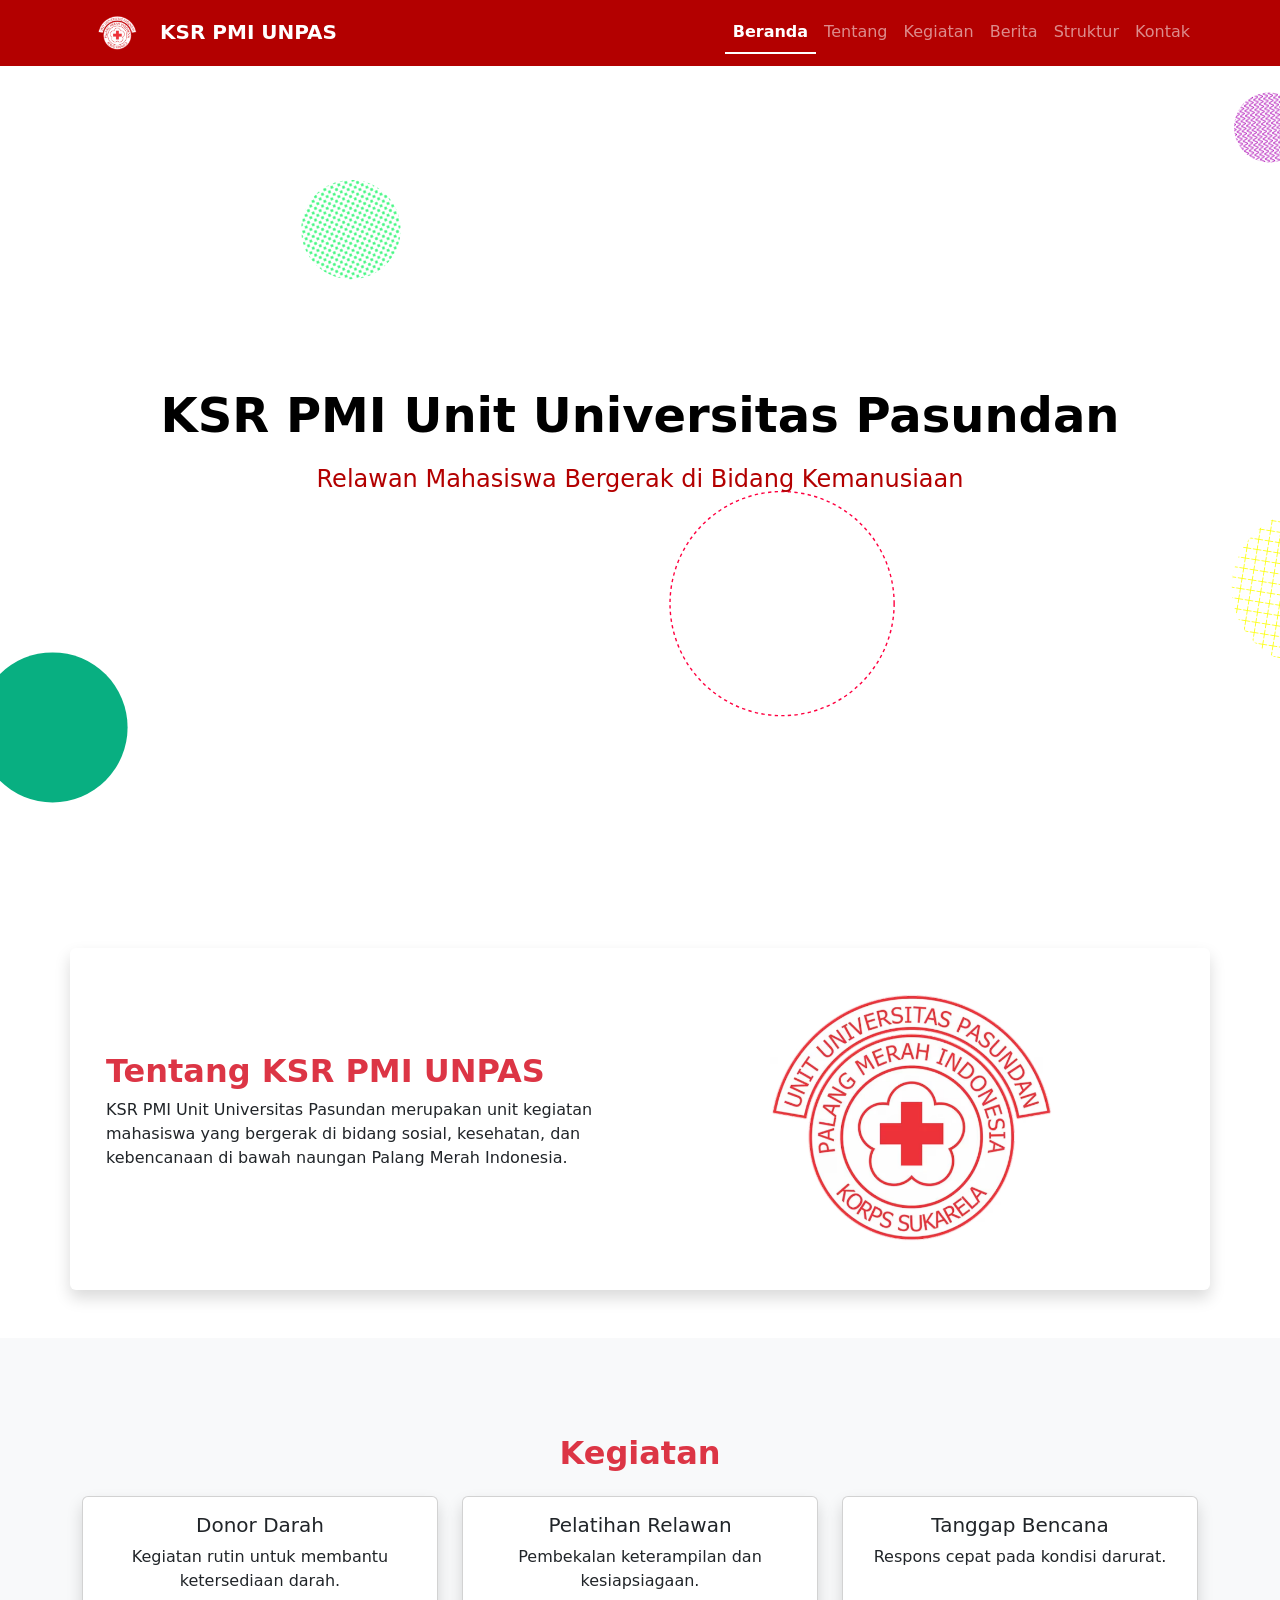
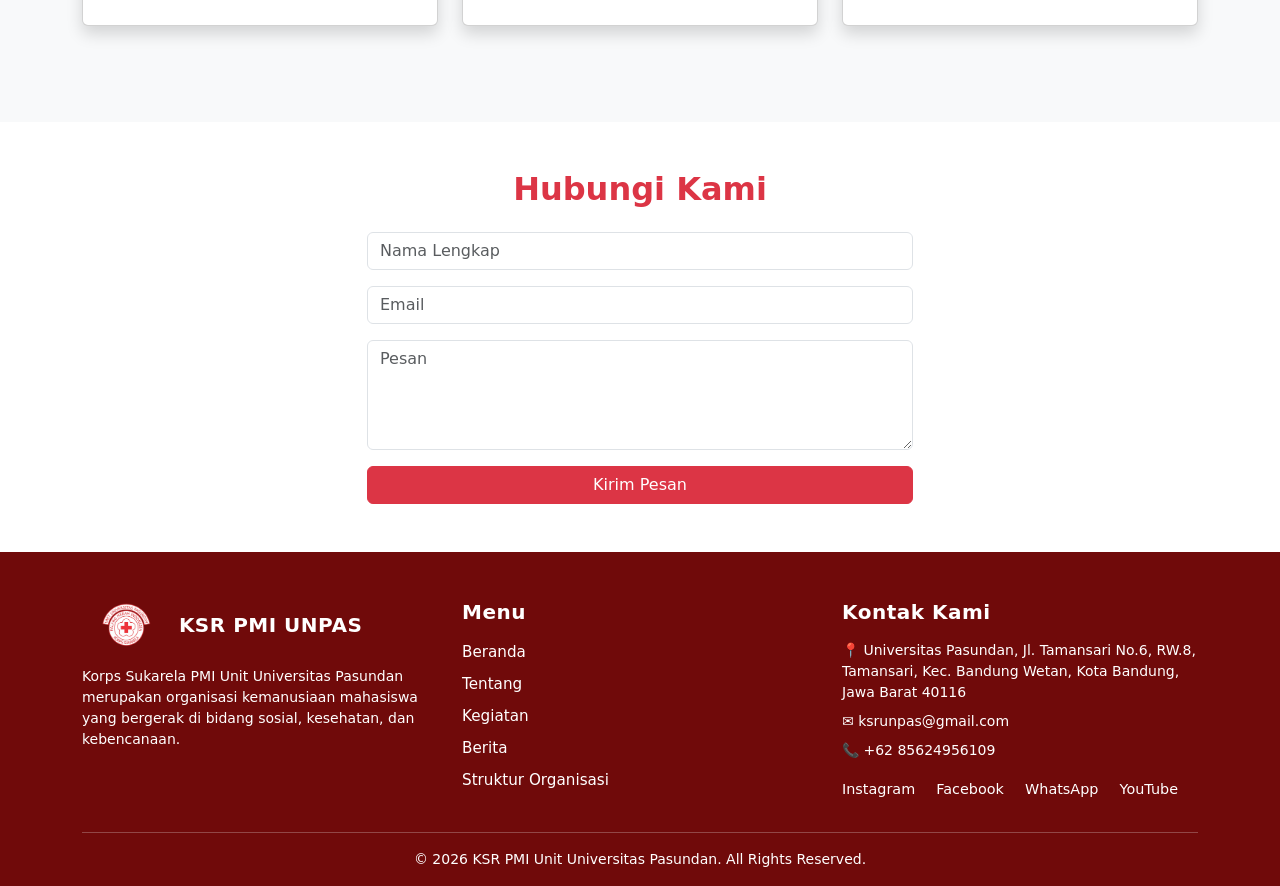
==== index.html @ 3aa1faac "akhirnya beres" ====
<!DOCTYPE html>
<html lang="id">
  <head>
    <meta charset="UTF-8" />
    <title>KSR PMI Unit Universitas Pasundan</title>
    <meta name="viewport" content="width=device-width, initial-scale=1" />

    <!-- Bootstrap -->
    <link
      href="https://cdn.jsdelivr.net/npm/bootstrap@5.3.2/dist/css/bootstrap.min.css"
      rel="stylesheet"
    />

    <!-- AOS -->
    <link href="https://unpkg.com/aos@2.3.1/dist/aos.css" rel="stylesheet" />

    <!-- Custom -->
    <link rel="stylesheet" href="css/style.css" />
  </head>
  <body data-bs-spy="scroll" data-bs-target=".navbar" data-bs-offset="200">
    <!-- NAVBAR -->
    <nav class="navbar navbar-expand-lg navbar-dark fixed-top">
      <div class="container">
        <a class="navbar-brand fw-bold" href="index.html">
          <img src="img/ksr.png" height="40" /> KSR PMI UNPAS
        </a>
        <button
          class="navbar-toggler"
          data-bs-toggle="collapse"
          data-bs-target="#nav"
        >
          <span class="navbar-toggler-icon"></span>
        </button>
        <div class="collapse navbar-collapse" id="nav">
          <ul class="navbar-nav ms-auto">
            <li class="nav-item">
              <a class="nav-link" href="#beranda">Beranda</a>
            </li>
            <li class="nav-item">
              <a class="nav-link" href="#tentang">Tentang</a>
            </li>
            <li class="nav-item">
              <a class="nav-link" href="#kegiatan">Kegiatan</a>
            </li>
            <li class="nav-item">
              <a class="nav-link" href="berita.html">Berita</a>
            </li>

            <li class="nav-item">
              <a class="nav-link" href="struktur.html">Struktur</a>
            </li>
            <li class="nav-item">
              <a class="nav-link" href="#kontak">Kontak</a>
            </li>
          </ul>
        </div>
      </div>
    </nav>

    <!-- HERO -->
    <section id="beranda" class="hero">
      <div class="container text-center text-black">
        <h1 data-aos="fade-up">KSR PMI Unit Universitas Pasundan</h1>
        <p data-aos="fade-up" data-aos-delay="200">
          Relawan Mahasiswa Bergerak di Bidang Kemanusiaan
        </p>
      </div>
    </section>

    <!-- TENTANG -->
    <section id="tentang" class="py-5">
      <div class="container">
        <div
          class="row align-items-center rounded shadow p-4"
          data-aos="fade-right"
        >
          <div class="col-md-6">
            <h2 class="text-danger fw-bold">Tentang KSR PMI UNPAS</h2>
            <p>
              KSR PMI Unit Universitas Pasundan merupakan unit kegiatan
              mahasiswa yang bergerak di bidang sosial, kesehatan, dan
              kebencanaan di bawah naungan Palang Merah Indonesia.
            </p>
          </div>
          <div class="col-md-6" data-aos="fade-left">
            <img src="img/ksr.png" class="img-fluid" />
          </div>
        </div>
      </div>
    </section>

    <!-- KEGIATAN -->
    <section id="kegiatan" class="py-5 bg-light">
      <div class="container mt-5 mb-5">
        <h2 class="text-center text-danger fw-bold mb-4" data-aos="fade-up">
          Kegiatan
        </h2>
        <div class="row g-4">
          <div class="col-md-4" data-aos="zoom-in">
            <div class="card h-100 shadow">
              <div class="card-body text-center">
                <h5>Donor Darah</h5>
                <p>Kegiatan rutin untuk membantu ketersediaan darah.</p>
              </div>
            </div>
          </div>
          <div class="col-md-4" data-aos="zoom-in" data-aos-delay="150">
            <div class="card h-100 shadow">
              <div class="card-body text-center">
                <h5>Pelatihan Relawan</h5>
                <p>Pembekalan keterampilan dan kesiapsiagaan.</p>
              </div>
            </div>
          </div>
          <div class="col-md-4" data-aos="zoom-in" data-aos-delay="300">
            <div class="card h-100 shadow">
              <div class="card-body text-center">
                <h5>Tanggap Bencana</h5>
                <p>Respons cepat pada kondisi darurat.</p>
              </div>
            </div>
          </div>
        </div>
      </div>
    </section>

    <!-- KONTAK -->
    <section id="kontak" class="py-5">
      <div class="container">
        <h2 class="text-center text-danger fw-bold mb-4" data-aos="fade-up">
          Hubungi Kami
        </h2>

        <div class="row justify-content-center">
          <div class="col-md-6" data-aos="fade-up">
            <form>
              <div class="mb-3">
                <input
                  type="text"
                  class="form-control"
                  placeholder="Nama Lengkap"
                />
              </div>
              <div class="mb-3">
                <input type="email" class="form-control" placeholder="Email" />
              </div>
              <div class="mb-3">
                <textarea
                  class="form-control"
                  rows="4"
                  placeholder="Pesan"
                ></textarea>
              </div>
              <button class="btn btn-danger w-100">Kirim Pesan</button>
            </form>
          </div>
        </div>
      </div>
    </section>

    <!-- FOOTER -->
    <footer class="footer text-white pt-5">
      <div class="container">
        <div class="row g-4">
          <!-- LOGO & DESKRIPSI -->
          <div class="col-md-4">
            <div class="d-flex align-items-center mb-3">
              <img src="img/ksr.png" height="50" class="me-2" />
              <h5 class="fw-bold mb-0">KSR PMI UNPAS</h5>
            </div>
            <p class="small">
              Korps Sukarela PMI Unit Universitas Pasundan merupakan organisasi
              kemanusiaan mahasiswa yang bergerak di bidang sosial, kesehatan,
              dan kebencanaan.
            </p>
          </div>

          <!-- MENU -->
          <div class="col-md-4">
            <h5 class="fw-bold mb-3">Menu</h5>
            <ul class="list-unstyled footer-link">
              <li><a href="#beranda">Beranda</a></li>
              <li><a href="#tentang">Tentang</a></li>
              <li><a href="#kegiatan">Kegiatan</a></li>
              <li><a href="berita.html">Berita</a></li>
              <li><a href="struktur.html">Struktur Organisasi</a></li>
            </ul>
          </div>

          <!-- KONTAK -->
          <div class="col-md-4">
            <h5 class="fw-bold mb-3">Kontak Kami</h5>
            <ul class="list-unstyled small">
              <li class="mb-2">
                📍 Universitas Pasundan, Jl. Tamansari No.6, RW.8, Tamansari,
                Kec. Bandung Wetan, Kota Bandung, Jawa Barat 40116
              </li>
              <li class="mb-2">✉️ ksrunpas@gmail.com</li>
              <li class="mb-2">📞 +62 85624956109</li>
            </ul>

            <!-- SOSIAL MEDIA -->
            <div class="footer-social mt-3">
              <a
                target="_blank"
                href="https://www.instagram.com/ksrunpas?utm_source=ig_web_button_share_sheet&igsh=ZDNlZDc0MzIxNw=="
                class="me-3"
                >Instagram</a
              >
              <a
                target="_blank"
                href="https://www.facebook.com/KsrPmiUnitUnpas/?locale=id_ID"
                class="me-3"
                >Facebook</a
              >
              <a target="_blank" href="https://wa.me/6285624956109" class="me-3"
                >WhatsApp</a
              >
              <a
                target="_blank"
                href="https://www.youtube.com/@ksrunpas8325/videos?app=desktop"
                >YouTube</a
              >
            </div>
          </div>
        </div>

        <hr class="border-light mt-4" />

        <div class="text-center small pb-3">
          © 2026 KSR PMI Unit Universitas Pasundan. All Rights Reserved.
        </div>
      </div>
    </footer>

    <script src="https://cdn.jsdelivr.net/npm/bootstrap@5.3.2/dist/js/bootstrap.bundle.min.js"></script>
    <script src="https://unpkg.com/aos@2.3.1/dist/aos.js"></script>
    <script src="js/script.js"></script>
  </body>
</html>
---- css/style.css ----
html {
  scroll-behavior: smooth;
}
.navbar {
  background: #b30000;
}

section {
  scroll-margin-top: 180px;
}

.hero {
  height: 100vh;
  background-image: url("data:image/svg+xml,%3csvg xmlns='http://www.w3.org/2000/svg' version='1.1' xmlns:xlink='http://www.w3.org/1999/xlink' xmlns:svgjs='http://svgjs.dev/svgjs' width='1920' height='1080' preserveAspectRatio='none' viewBox='0 0 1920 1080'%3e%3cg mask='url(%26quot%3b%23SvgjsMask21244%26quot%3b)' fill='none'%3e%3crect width='1920' height='1080' x='0' y='0' fill='rgba(255%2c 255%2c 255%2c 1)'%3e%3c/rect%3e%3crect width='60' height='60' clip-path='url(%26quot%3b%23SvgjsClipPath21245%26quot%3b)' x='1849.8' y='-9.33' fill='url(%26quot%3b%23SvgjsPattern21246%26quot%3b)' transform='rotate(253.35%2c 1879.8%2c 20.67)'%3e%3c/rect%3e%3ccircle r='134.46788196200924' cx='1130.49' cy='724.34' stroke='rgba(255%2c 0%2c 64%2c 1)' stroke-width='1.68' stroke-dasharray='4%2c 4'%3e%3c/circle%3e%3crect width='238.64' height='238.64' clip-path='url(%26quot%3b%23SvgjsClipPath21247%26quot%3b)' x='493.79' y='156.21' fill='url(%26quot%3b%23SvgjsPattern21248%26quot%3b)' transform='rotate(206.44%2c 613.11%2c 275.53)'%3e%3c/rect%3e%3crect width='168' height='168' clip-path='url(%26quot%3b%23SvgjsClipPath21249%26quot%3b)' x='1630.83' y='68.91' fill='url(%26quot%3b%23SvgjsPattern21250%26quot%3b)' transform='rotate(83.68%2c 1714.83%2c 152.91)'%3e%3c/rect%3e%3crect width='680.96' height='680.96' clip-path='url(%26quot%3b%23SvgjsClipPath21251%26quot%3b)' x='-322.58' y='238.13' fill='url(%26quot%3b%23SvgjsPattern21252%26quot%3b)' transform='rotate(312.42%2c 17.9%2c 578.61)'%3e%3c/rect%3e%3crect width='370.8' height='370.8' clip-path='url(%26quot%3b%23SvgjsClipPath21253%26quot%3b)' x='1577.48' y='519.96' fill='url(%26quot%3b%23SvgjsPattern21254%26quot%3b)' transform='rotate(279.12%2c 1762.88%2c 705.36)'%3e%3c/rect%3e%3ccircle r='90' cx='255.11' cy='872.86' fill='rgba(8%2c 175%2c 129%2c 1)'%3e%3c/circle%3e%3ccircle r='141.05922210403688' cx='1876.45' cy='387.57' stroke='rgba(35%2c 187%2c 203%2c 1)' stroke-width='1.86' stroke-dasharray='3%2c 2'%3e%3c/circle%3e%3c/g%3e%3cdefs%3e%3cmask id='SvgjsMask21244'%3e%3crect width='1920' height='1080' fill='white'%3e%3c/rect%3e%3c/mask%3e%3cpattern x='0' y='0' width='60' height='6' patternUnits='userSpaceOnUse' id='SvgjsPattern21246'%3e%3crect width='60' height='3' x='0' y='0' fill='rgba(8%2c 175%2c 129%2c 1)'%3e%3c/rect%3e%3crect width='60' height='3' x='0' y='3' fill='rgba(0%2c 0%2c 0%2c 0)'%3e%3c/rect%3e%3c/pattern%3e%3cclipPath id='SvgjsClipPath21245'%3e%3ccircle r='15' cx='1879.8' cy='20.67'%3e%3c/circle%3e%3c/clipPath%3e%3cpattern x='0' y='0' width='6.28' height='6.28' patternUnits='userSpaceOnUse' id='SvgjsPattern21248'%3e%3cpath d='M3.14 1L3.14 5.28M1 3.14L5.28 3.14' stroke='rgba(0%2c 243%2c 84%2c 1)' fill='none' stroke-width='1'%3e%3c/path%3e%3c/pattern%3e%3cclipPath id='SvgjsClipPath21247'%3e%3ccircle r='59.66' cx='613.11' cy='275.53'%3e%3c/circle%3e%3c/clipPath%3e%3cpattern x='0' y='0' width='6' height='6' patternUnits='userSpaceOnUse' id='SvgjsPattern21250'%3e%3cpath d='M0 6L3 0L6 6' stroke='rgba(169%2c 0%2c 178%2c 1)' fill='none'%3e%3c/path%3e%3c/pattern%3e%3cclipPath id='SvgjsClipPath21249'%3e%3ccircle r='42' cx='1714.83' cy='152.91'%3e%3c/circle%3e%3c/clipPath%3e%3cpattern x='0' y='0' width='6.08' height='6.08' patternUnits='userSpaceOnUse' id='SvgjsPattern21252'%3e%3cpath d='M0 6.08L3.04 0L6.08 6.08' stroke='rgba(252%2c 255%2c 13%2c 1)' fill='none'%3e%3c/path%3e%3c/pattern%3e%3cclipPath id='SvgjsClipPath21251'%3e%3ccircle r='170.24' cx='17.9' cy='578.61'%3e%3c/circle%3e%3c/clipPath%3e%3cpattern x='0' y='0' width='12.36' height='12.36' patternUnits='userSpaceOnUse' id='SvgjsPattern21254'%3e%3cpath d='M6.18 1L6.18 11.36M1 6.18L11.36 6.18' stroke='rgba(252%2c 255%2c 13%2c 1)' fill='none' stroke-width='1'%3e%3c/path%3e%3c/pattern%3e%3cclipPath id='SvgjsClipPath21253'%3e%3ccircle r='92.7' cx='1762.88' cy='705.36'%3e%3c/circle%3e%3c/clipPath%3e%3c/defs%3e%3c/svg%3e");
  background-size: cover;
  background-attachment: fixed;
  background-repeat: no-repeat;
  background-position: center;
  display: flex;
  align-items: center;
}

.nav-link.active {
  font-weight: bold;
  color: #fff !important;
  border-bottom: 2px solid #fff;
}

.hero h1 {
  font-size: 3rem;
  font-weight: bold;
}

.hero p {
  font-size: 1.5rem;
  margin-top: 1rem;
  color: #b30000;
}

.hero-sm {
  height: 50vh;
}

#berita img {
  height: 200px;
  object-fit: cover;
}

.row img {
  object-fit: cover;
}

.footer {
  background-color: #700a0a;
}

.footer h5 {
  letter-spacing: 0.5px;
}

.footer-link li {
  margin-bottom: 8px;
}

.footer-link a {
  color: #ffffff;
  text-decoration: none;
  font-size: 0.95rem;
}

.footer-link a:hover {
  text-decoration: underline;
  color: #ffdada;
}

.footer-social a {
  color: #ffffff;
  font-size: 0.9rem;
  text-decoration: none;
}

.footer-social a:hover {
  text-decoration: underline;
  color: #ffdada;
}
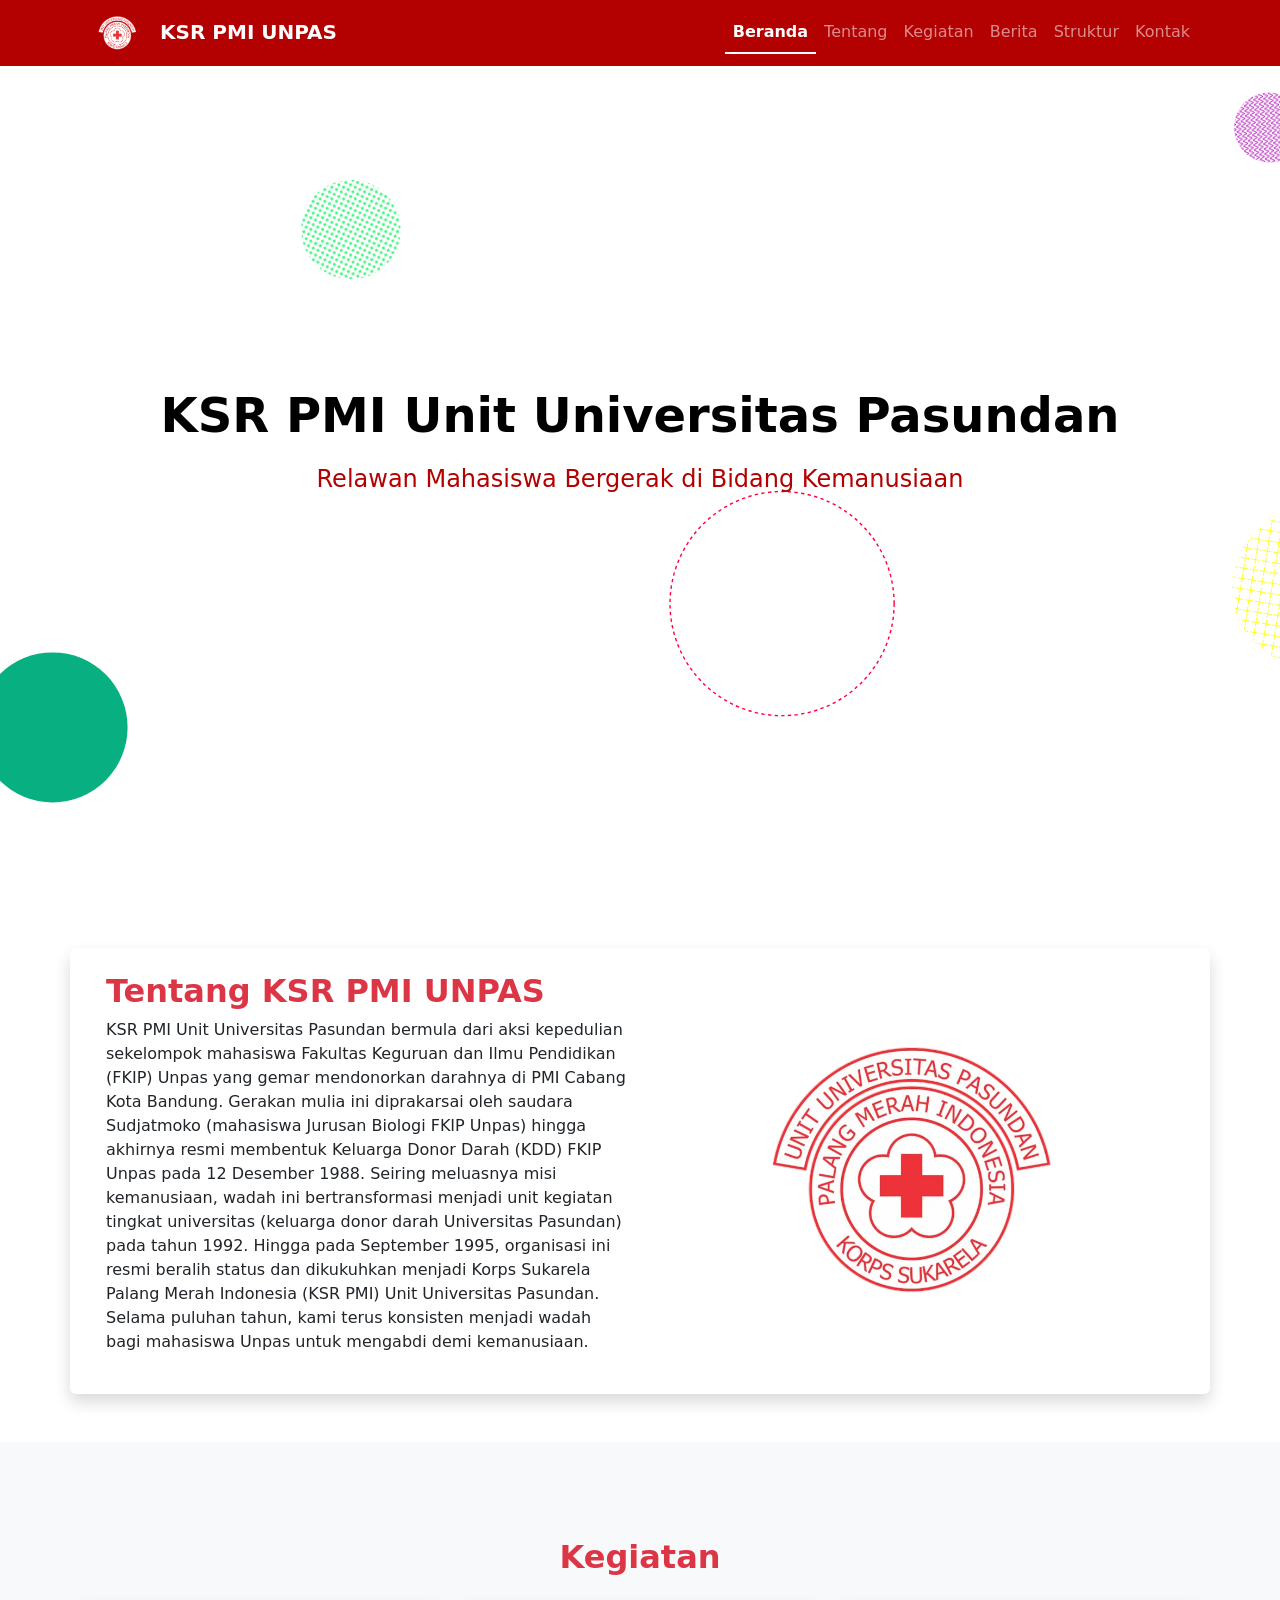
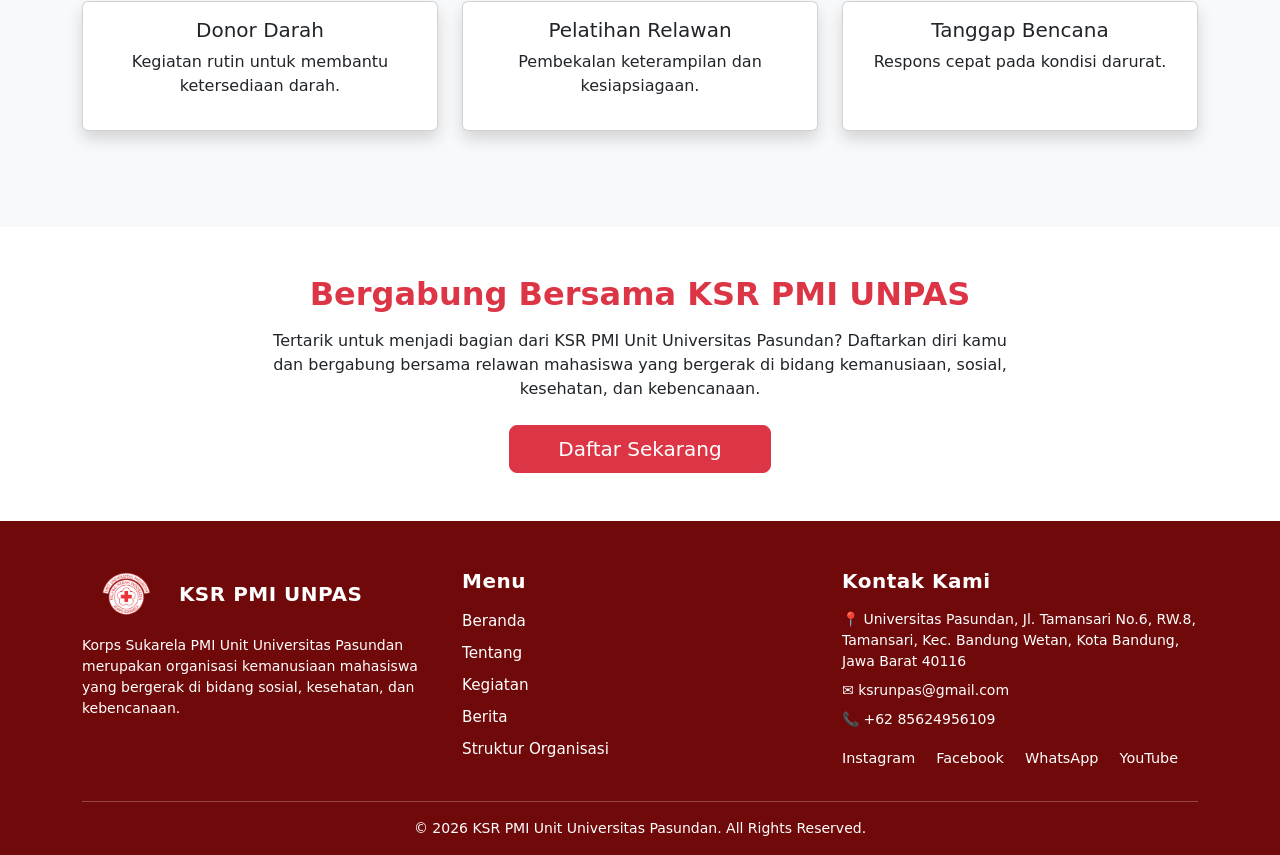
==== commit 0edfc173: "update" ====
--- a/index.html
+++ b/index.html
@@ -4,6 +4,7 @@
     <meta charset="UTF-8" />
     <title>KSR PMI Unit Universitas Pasundan</title>
     <meta name="viewport" content="width=device-width, initial-scale=1" />
+    <link rel="icon" href="./img/ksr.png" />
 
     <!-- Bootstrap -->
     <link
@@ -77,9 +78,9 @@
           <div class="col-md-6">
             <h2 class="text-danger fw-bold">Tentang KSR PMI UNPAS</h2>
             <p>
-              KSR PMI Unit Universitas Pasundan merupakan unit kegiatan
-              mahasiswa yang bergerak di bidang sosial, kesehatan, dan
-              kebencanaan di bawah naungan Palang Merah Indonesia.
+              KSR PMI Unit Universitas Pasundan bermula dari aksi kepedulian sekelompok mahasiswa Fakultas Keguruan dan Ilmu Pendidikan (FKIP) Unpas yang gemar mendonorkan darahnya di PMI Cabang Kota Bandung. Gerakan mulia ini diprakarsai oleh saudara Sudjatmoko (mahasiswa Jurusan Biologi FKIP Unpas) hingga akhirnya resmi membentuk Keluarga Donor Darah (KDD) FKIP Unpas pada 12 Desember 1988.
+
+Seiring meluasnya misi kemanusiaan, wadah ini bertransformasi menjadi unit kegiatan tingkat universitas (keluarga donor darah Universitas Pasundan) pada tahun 1992. Hingga pada September 1995, organisasi ini resmi beralih status dan dikukuhkan menjadi Korps Sukarela Palang Merah Indonesia (KSR PMI) Unit Universitas Pasundan. Selama puluhan tahun, kami terus konsisten menjadi wadah bagi mahasiswa Unpas untuk mengabdi demi kemanusiaan.
             </p>
           </div>
           <div class="col-md-6" data-aos="fade-left">
@@ -124,39 +125,34 @@
       </div>
     </section>
 
-    <!-- KONTAK -->
-    <section id="kontak" class="py-5">
-      <div class="container">
-        <h2 class="text-center text-danger fw-bold mb-4" data-aos="fade-up">
-          Hubungi Kami
-        </h2>
-
-        <div class="row justify-content-center">
-          <div class="col-md-6" data-aos="fade-up">
-            <form>
-              <div class="mb-3">
-                <input
-                  type="text"
-                  class="form-control"
-                  placeholder="Nama Lengkap"
-                />
-              </div>
-              <div class="mb-3">
-                <input type="email" class="form-control" placeholder="Email" />
-              </div>
-              <div class="mb-3">
-                <textarea
-                  class="form-control"
-                  rows="4"
-                  placeholder="Pesan"
-                ></textarea>
-              </div>
-              <button class="btn btn-danger w-100">Kirim Pesan</button>
-            </form>
-          </div>
-        </div>
-      </div>
-    </section>
+<!-- PENDAFTARAN -->
+
+<section id="kontak" class="py-5">
+  <div class="container text-center">
+    <div class="row justify-content-center">
+      <div class="col-md-8" data-aos="fade-up">
+        <h2 class="text-danger fw-bold mb-3">Bergabung Bersama KSR PMI UNPAS</h2>
+
+    <p class="mb-4">
+      Tertarik untuk menjadi bagian dari KSR PMI Unit Universitas Pasundan?
+      Daftarkan diri kamu dan bergabung bersama relawan mahasiswa
+      yang bergerak di bidang kemanusiaan, sosial, kesehatan, dan kebencanaan.
+    </p>
+
+    <a
+      href="https://docs.google.com/forms/d/e/1FAIpQLSd0NmgYEEZqV8JCX05g1Rwz4yFOSqBbFeIiD_z_RleGBGhLWw/viewform"
+      target="_blank"
+      rel="noopener noreferrer"
+      class="btn btn-danger btn-lg px-5"
+    >
+      Daftar Sekarang
+    </a>
+  </div>
+</div>
+
+  </div>
+</section>
+
 
     <!-- FOOTER -->
     <footer class="footer text-white pt-5">
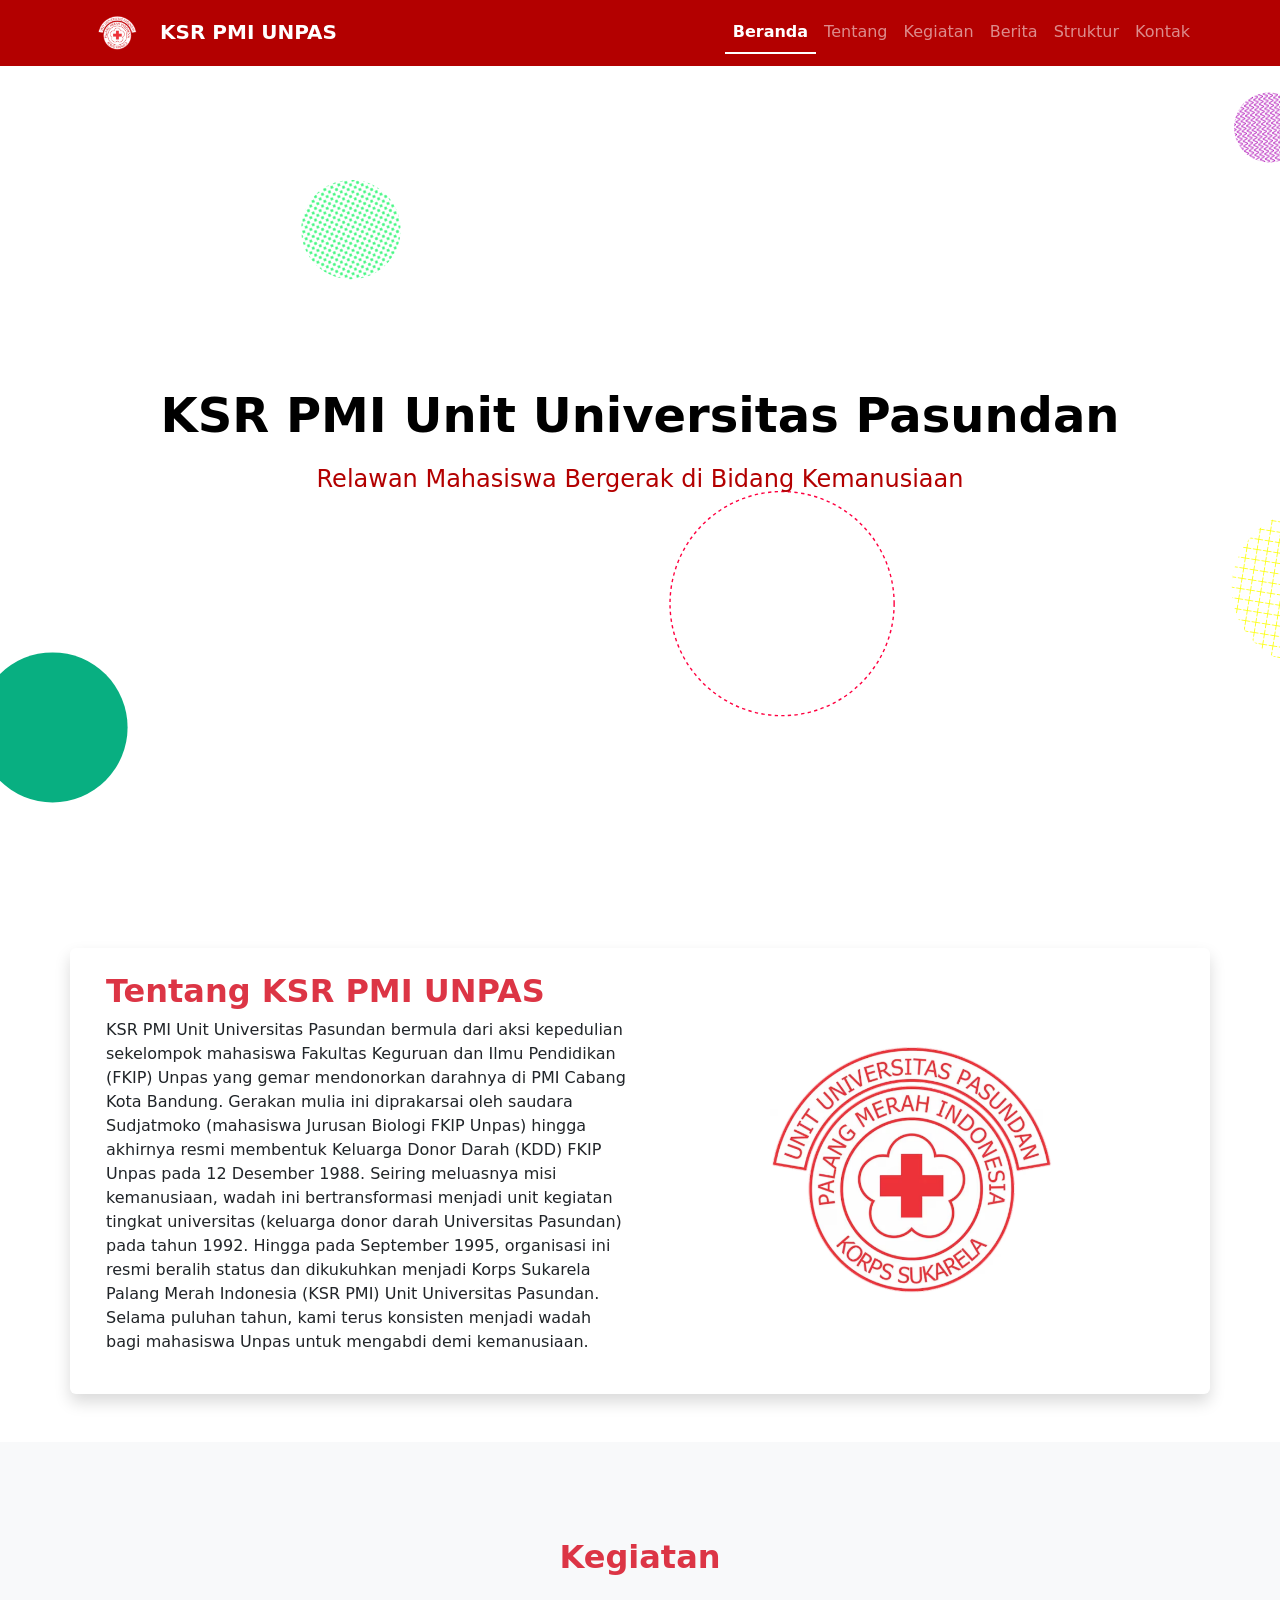
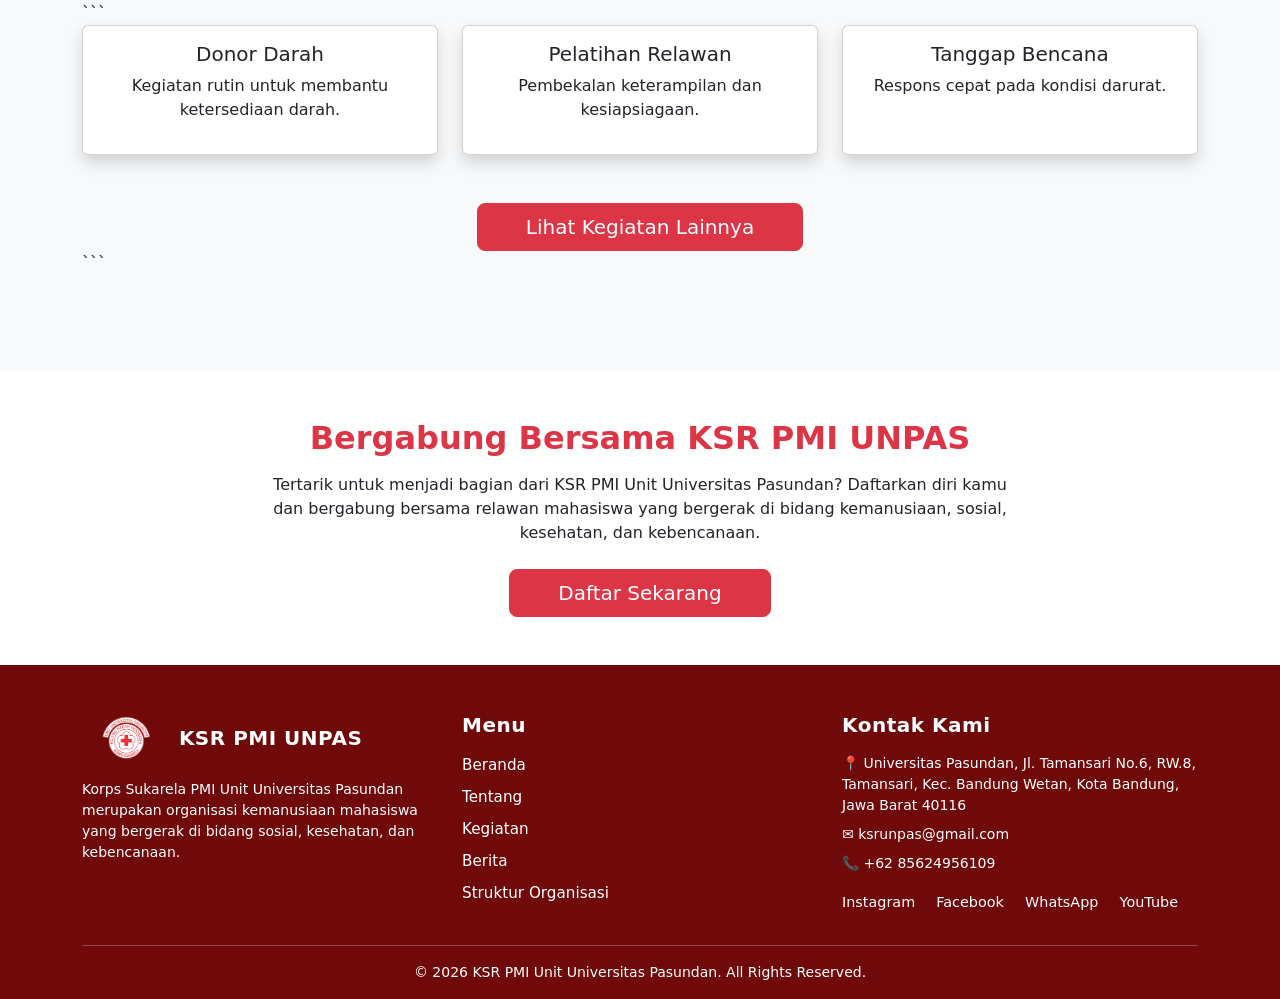
==== commit a8a3d66c: "up index kegiatan" ====
--- a/index.html
+++ b/index.html
@@ -90,40 +90,63 @@
       </div>
     </section>
 
-    <!-- KEGIATAN -->
-    <section id="kegiatan" class="py-5 bg-light">
-      <div class="container mt-5 mb-5">
-        <h2 class="text-center text-danger fw-bold mb-4" data-aos="fade-up">
-          Kegiatan
-        </h2>
-        <div class="row g-4">
-          <div class="col-md-4" data-aos="zoom-in">
-            <div class="card h-100 shadow">
-              <div class="card-body text-center">
-                <h5>Donor Darah</h5>
-                <p>Kegiatan rutin untuk membantu ketersediaan darah.</p>
-              </div>
-            </div>
-          </div>
-          <div class="col-md-4" data-aos="zoom-in" data-aos-delay="150">
-            <div class="card h-100 shadow">
-              <div class="card-body text-center">
-                <h5>Pelatihan Relawan</h5>
-                <p>Pembekalan keterampilan dan kesiapsiagaan.</p>
-              </div>
-            </div>
-          </div>
-          <div class="col-md-4" data-aos="zoom-in" data-aos-delay="300">
-            <div class="card h-100 shadow">
-              <div class="card-body text-center">
-                <h5>Tanggap Bencana</h5>
-                <p>Respons cepat pada kondisi darurat.</p>
-              </div>
-            </div>
-          </div>
-        </div>
-      </div>
-    </section>
+<!-- KEGIATAN -->
+
+<section id="kegiatan" class="py-5 bg-light">
+  <div class="container mt-5 mb-5">
+    <h2 class="text-center text-danger fw-bold mb-4" data-aos="fade-up">
+      Kegiatan
+    </h2>
+
+```
+<div class="row g-4">
+  <!-- KEGIATAN 1 -->
+  <div class="col-md-4" data-aos="zoom-in">
+    <div class="card h-100 shadow">
+      <div class="card-body text-center">
+        <h5>Donor Darah</h5>
+        <p>
+          Kegiatan rutin untuk membantu ketersediaan darah.
+        </p>
+      </div>
+    </div>
+  </div>
+
+  <!-- KEGIATAN 2 -->
+  <div class="col-md-4" data-aos="zoom-in" data-aos-delay="150">
+    <div class="card h-100 shadow">
+      <div class="card-body text-center">
+        <h5>Pelatihan Relawan</h5>
+        <p>
+          Pembekalan keterampilan dan kesiapsiagaan.
+        </p>
+      </div>
+    </div>
+  </div>
+
+  <!-- KEGIATAN 3 -->
+  <div class="col-md-4" data-aos="zoom-in" data-aos-delay="300">
+    <div class="card h-100 shadow">
+      <div class="card-body text-center">
+        <h5>Tanggap Bencana</h5>
+        <p>
+          Respons cepat pada kondisi darurat.
+        </p>
+      </div>
+    </div>
+  </div>
+</div>
+
+<!-- BUTTON KEGIATAN LAINNYA -->
+<div class="text-center mt-5" data-aos="fade-up" data-aos-delay="400">
+  <a href="berita.html" class="btn btn-danger btn-lg px-5">
+    Lihat Kegiatan Lainnya
+  </a>
+</div>
+```
+
+  </div>
+</section>
 
 <!-- PENDAFTARAN -->
 
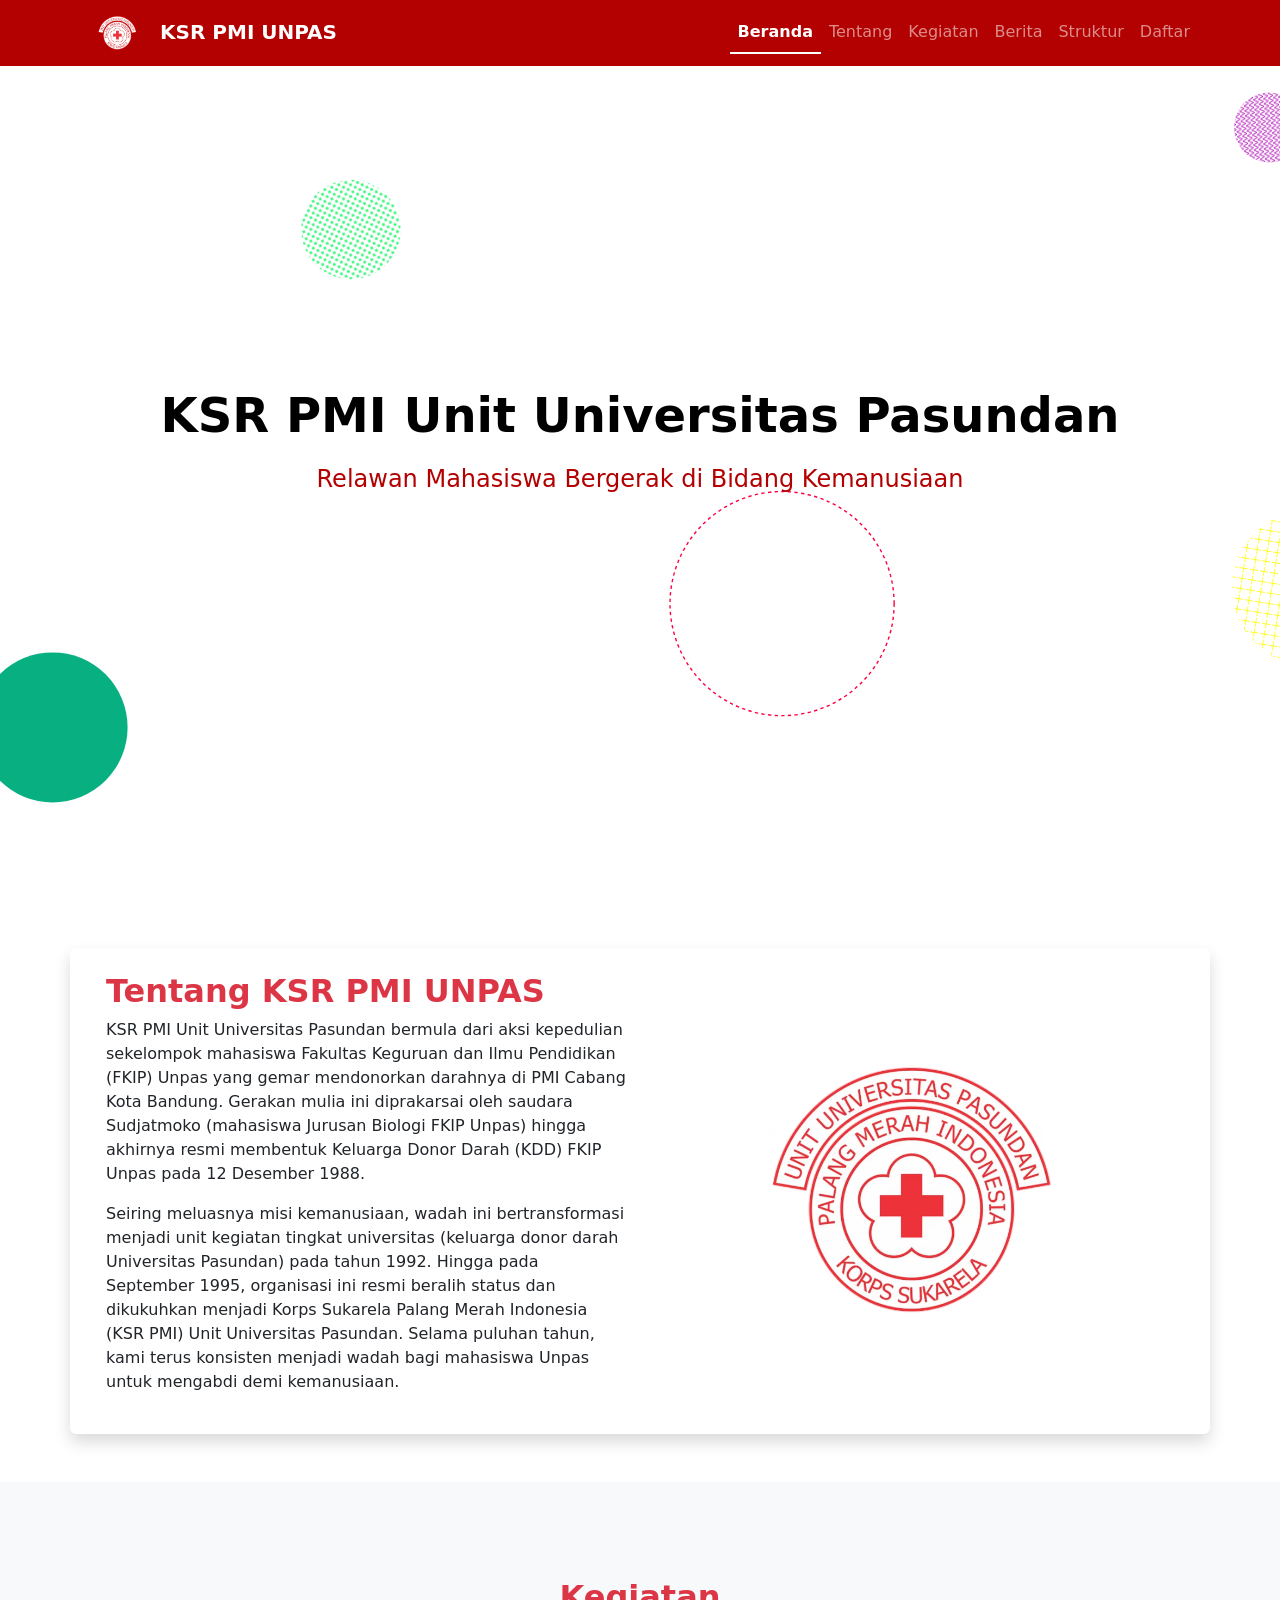
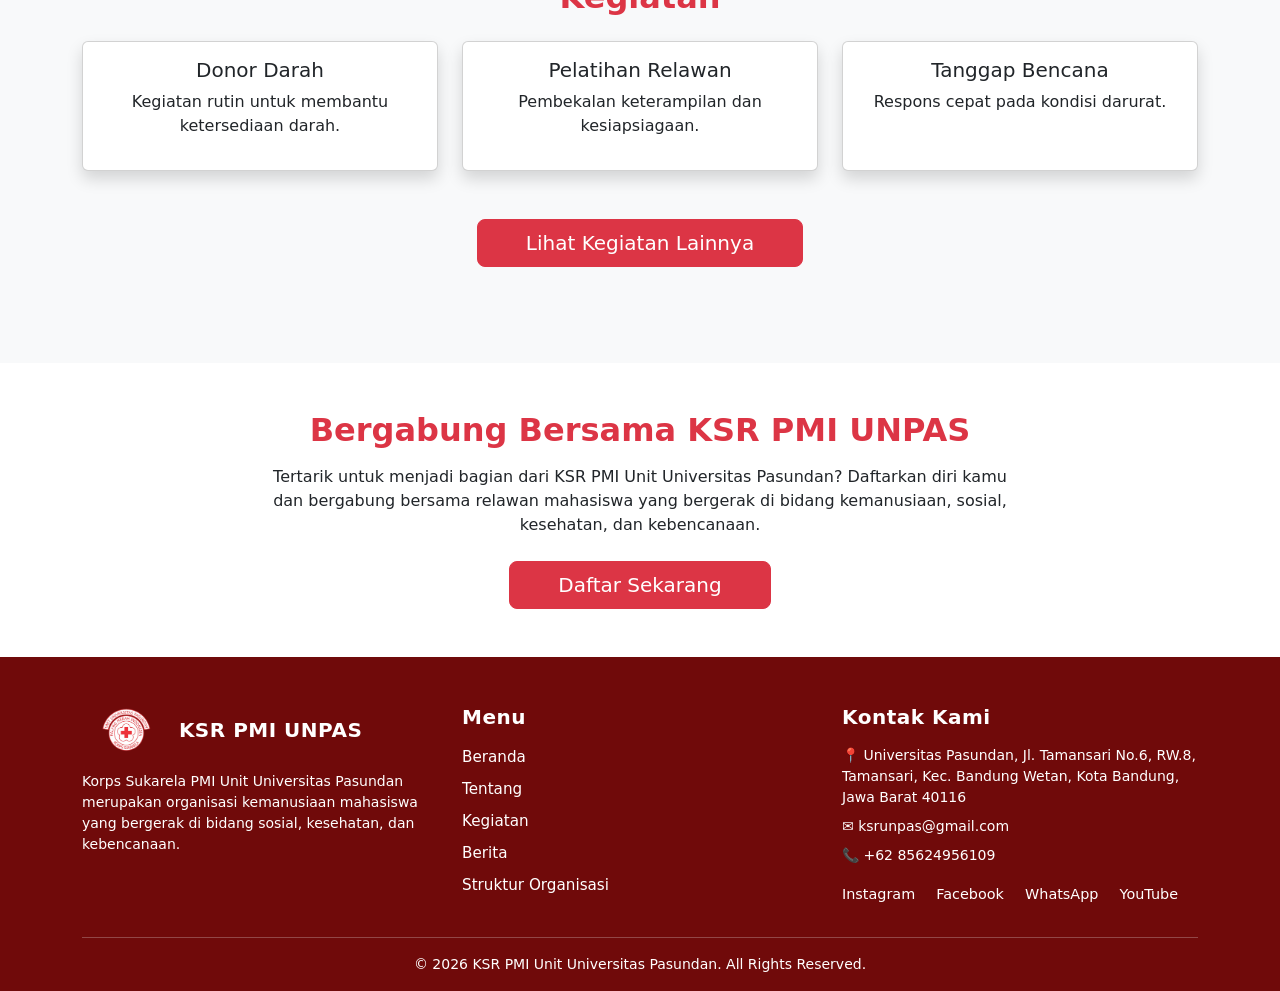
==== commit 2cb7bd8f: "update besar besaran" ====
--- a/index.html
+++ b/index.html
@@ -51,7 +51,7 @@
               <a class="nav-link" href="struktur.html">Struktur</a>
             </li>
             <li class="nav-item">
-              <a class="nav-link" href="#kontak">Kontak</a>
+              <a class="nav-link" href="#kontak">Daftar</a>
             </li>
           </ul>
         </div>
@@ -79,9 +79,8 @@
             <h2 class="text-danger fw-bold">Tentang KSR PMI UNPAS</h2>
             <p>
               KSR PMI Unit Universitas Pasundan bermula dari aksi kepedulian sekelompok mahasiswa Fakultas Keguruan dan Ilmu Pendidikan (FKIP) Unpas yang gemar mendonorkan darahnya di PMI Cabang Kota Bandung. Gerakan mulia ini diprakarsai oleh saudara Sudjatmoko (mahasiswa Jurusan Biologi FKIP Unpas) hingga akhirnya resmi membentuk Keluarga Donor Darah (KDD) FKIP Unpas pada 12 Desember 1988.
-
-Seiring meluasnya misi kemanusiaan, wadah ini bertransformasi menjadi unit kegiatan tingkat universitas (keluarga donor darah Universitas Pasundan) pada tahun 1992. Hingga pada September 1995, organisasi ini resmi beralih status dan dikukuhkan menjadi Korps Sukarela Palang Merah Indonesia (KSR PMI) Unit Universitas Pasundan. Selama puluhan tahun, kami terus konsisten menjadi wadah bagi mahasiswa Unpas untuk mengabdi demi kemanusiaan.
             </p>
+              <p>Seiring meluasnya misi kemanusiaan, wadah ini bertransformasi menjadi unit kegiatan tingkat universitas (keluarga donor darah Universitas Pasundan) pada tahun 1992. Hingga pada September 1995, organisasi ini resmi beralih status dan dikukuhkan menjadi Korps Sukarela Palang Merah Indonesia (KSR PMI) Unit Universitas Pasundan. Selama puluhan tahun, kami terus konsisten menjadi wadah bagi mahasiswa Unpas untuk mengabdi demi kemanusiaan.
           </div>
           <div class="col-md-6" data-aos="fade-left">
             <img src="img/ksr.png" class="img-fluid" />
@@ -98,7 +97,6 @@
       Kegiatan
     </h2>
 
-```
 <div class="row g-4">
   <!-- KEGIATAN 1 -->
   <div class="col-md-4" data-aos="zoom-in">
@@ -143,7 +141,6 @@
     Lihat Kegiatan Lainnya
   </a>
 </div>
-```
 
   </div>
 </section>
--- a/css/style.css
+++ b/css/style.css
@@ -83,3 +83,17 @@
   text-decoration: underline;
   color: #ffdada;
 }
+
+.card-img-top {
+  width: 100%;
+  height: 220px;
+  object-fit: contain;
+  background-color: #f5f5f5;
+}
+
+.foto {
+  width: 100%;
+  height: auto;
+  object-fit: contain;
+  background-color: #f5f5f5;
+}
